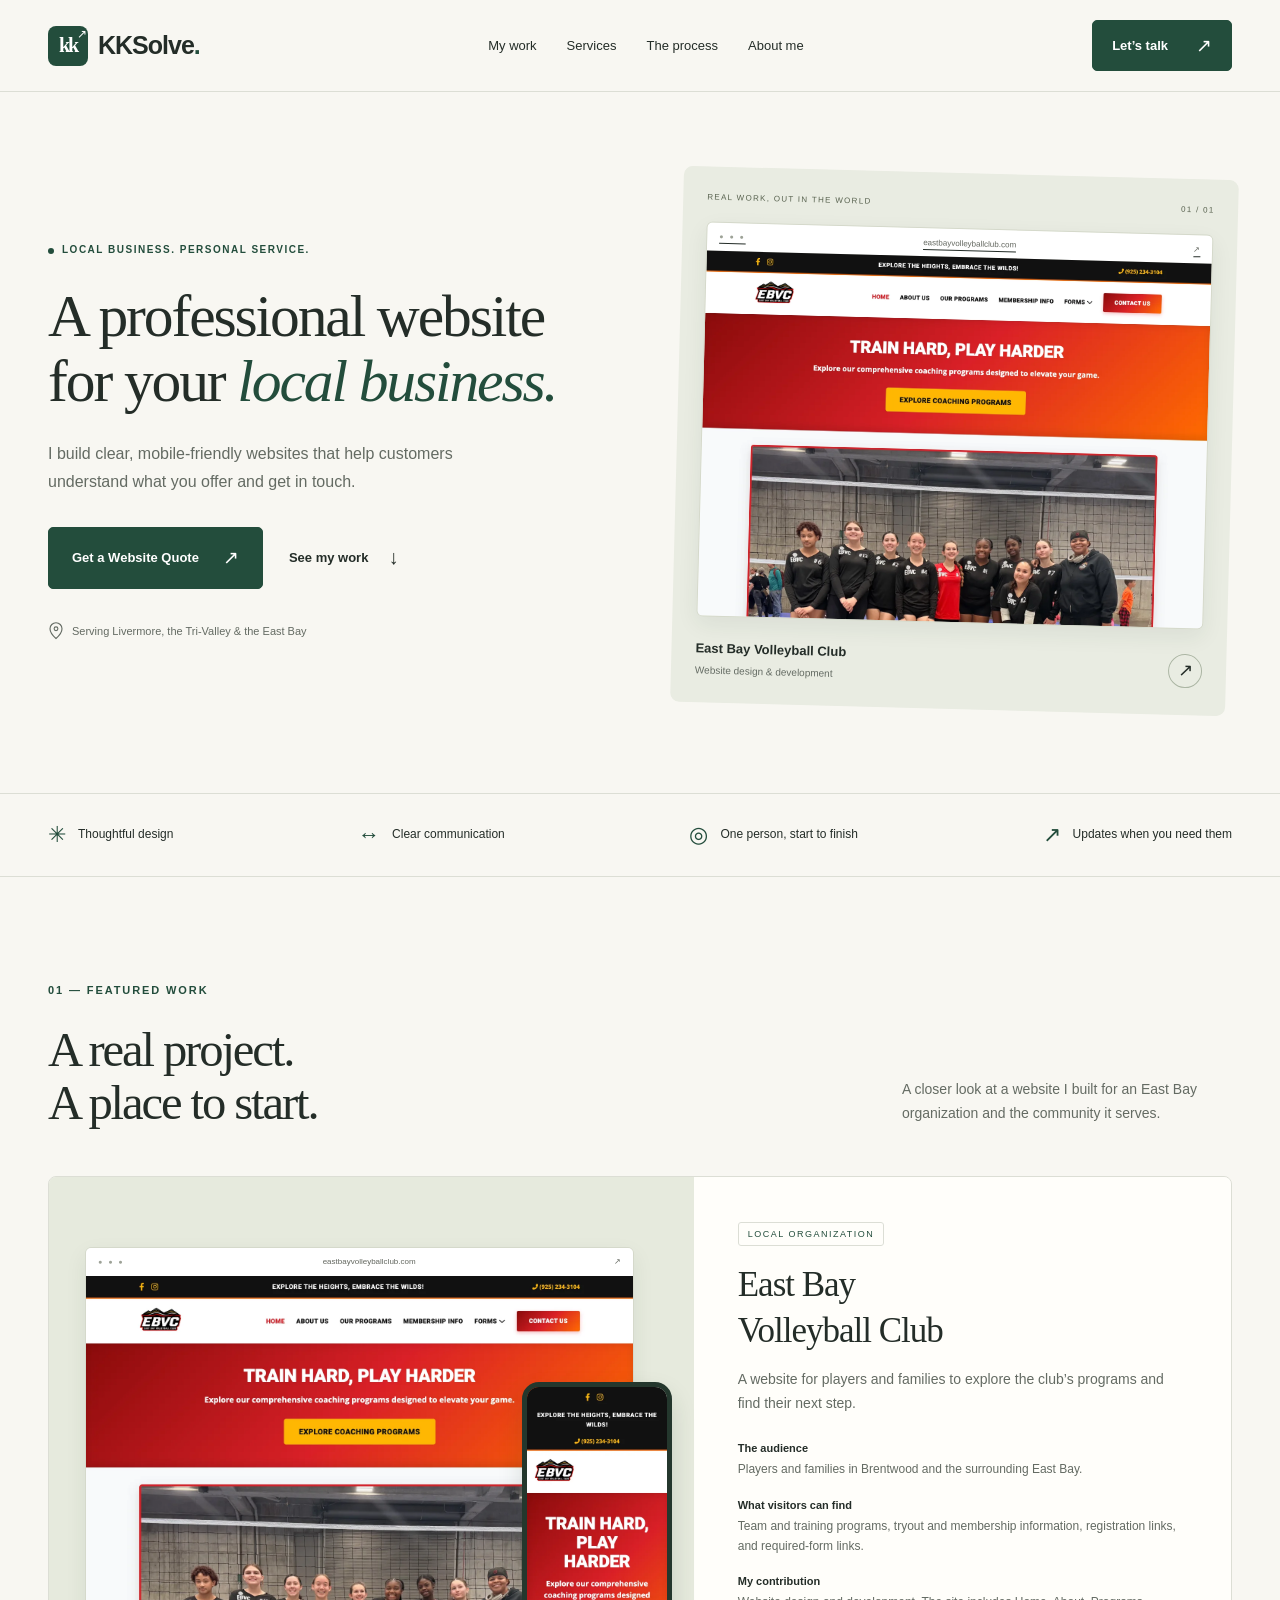
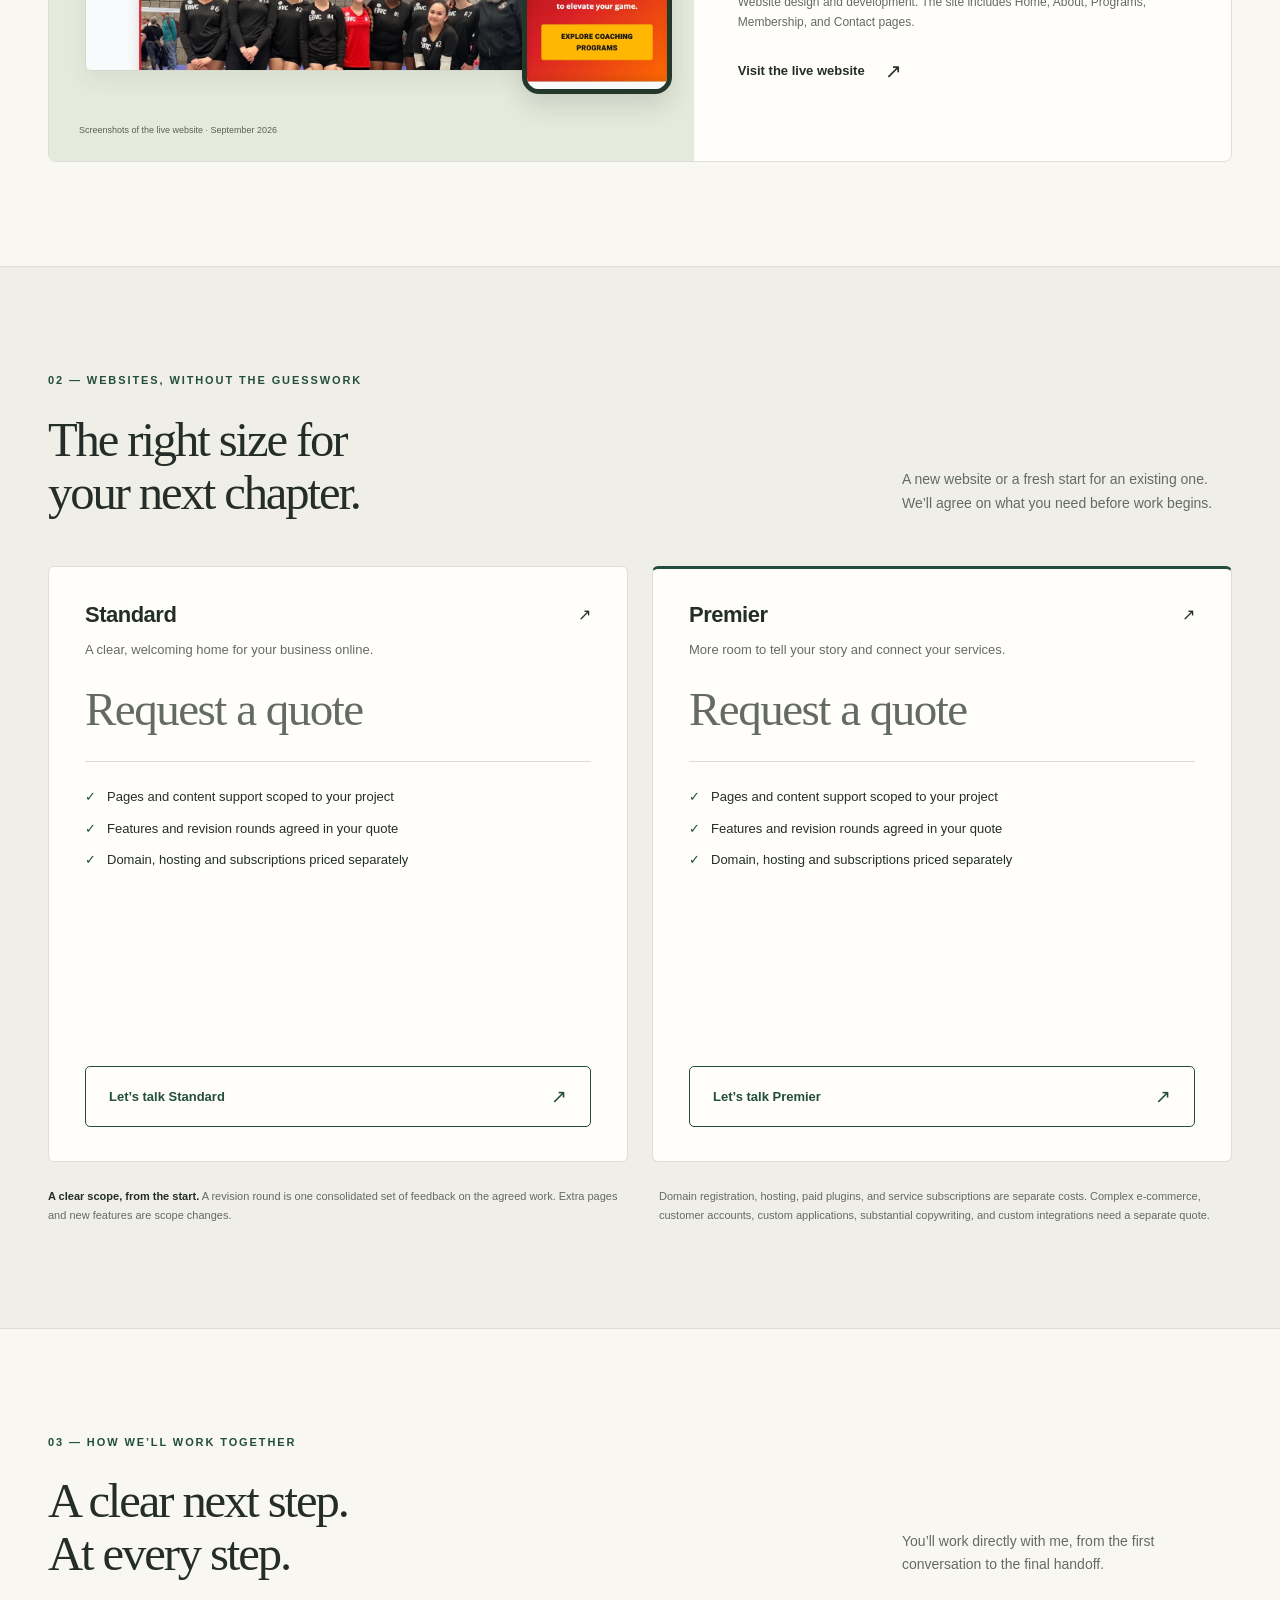
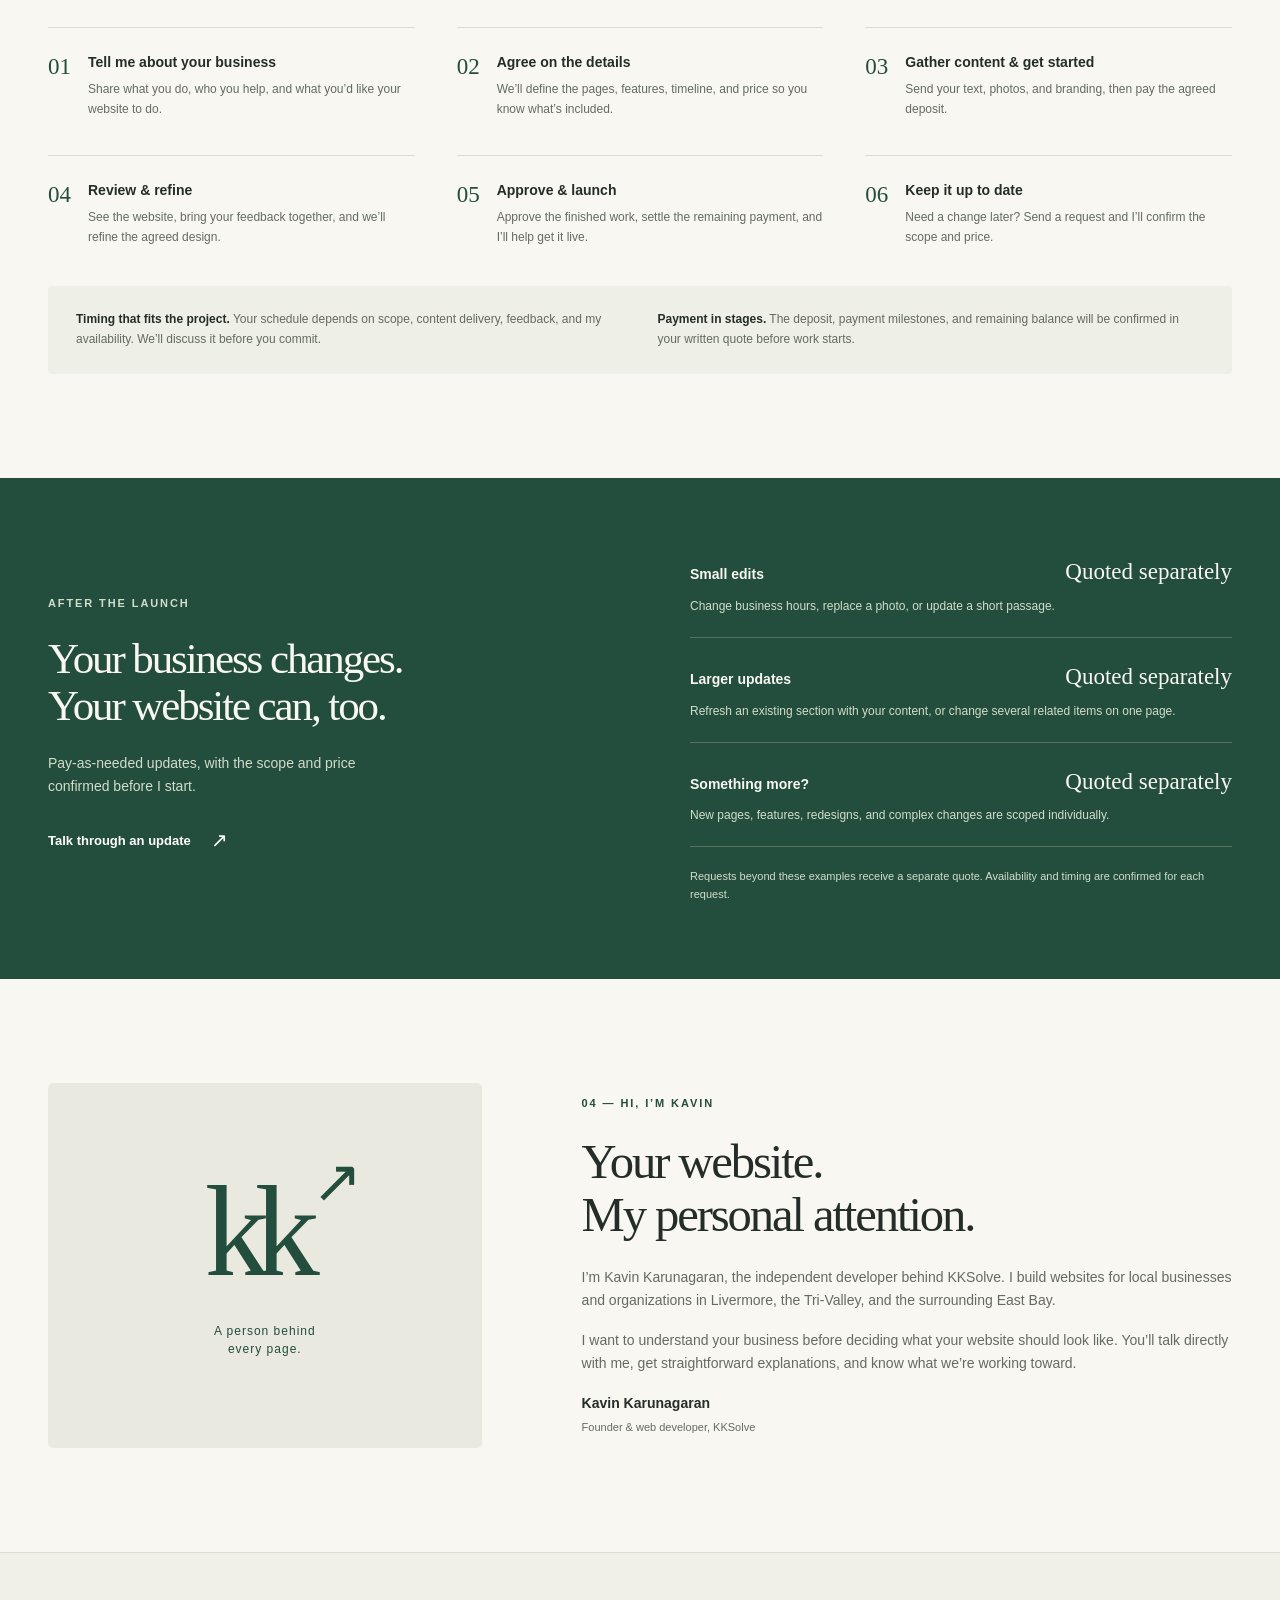
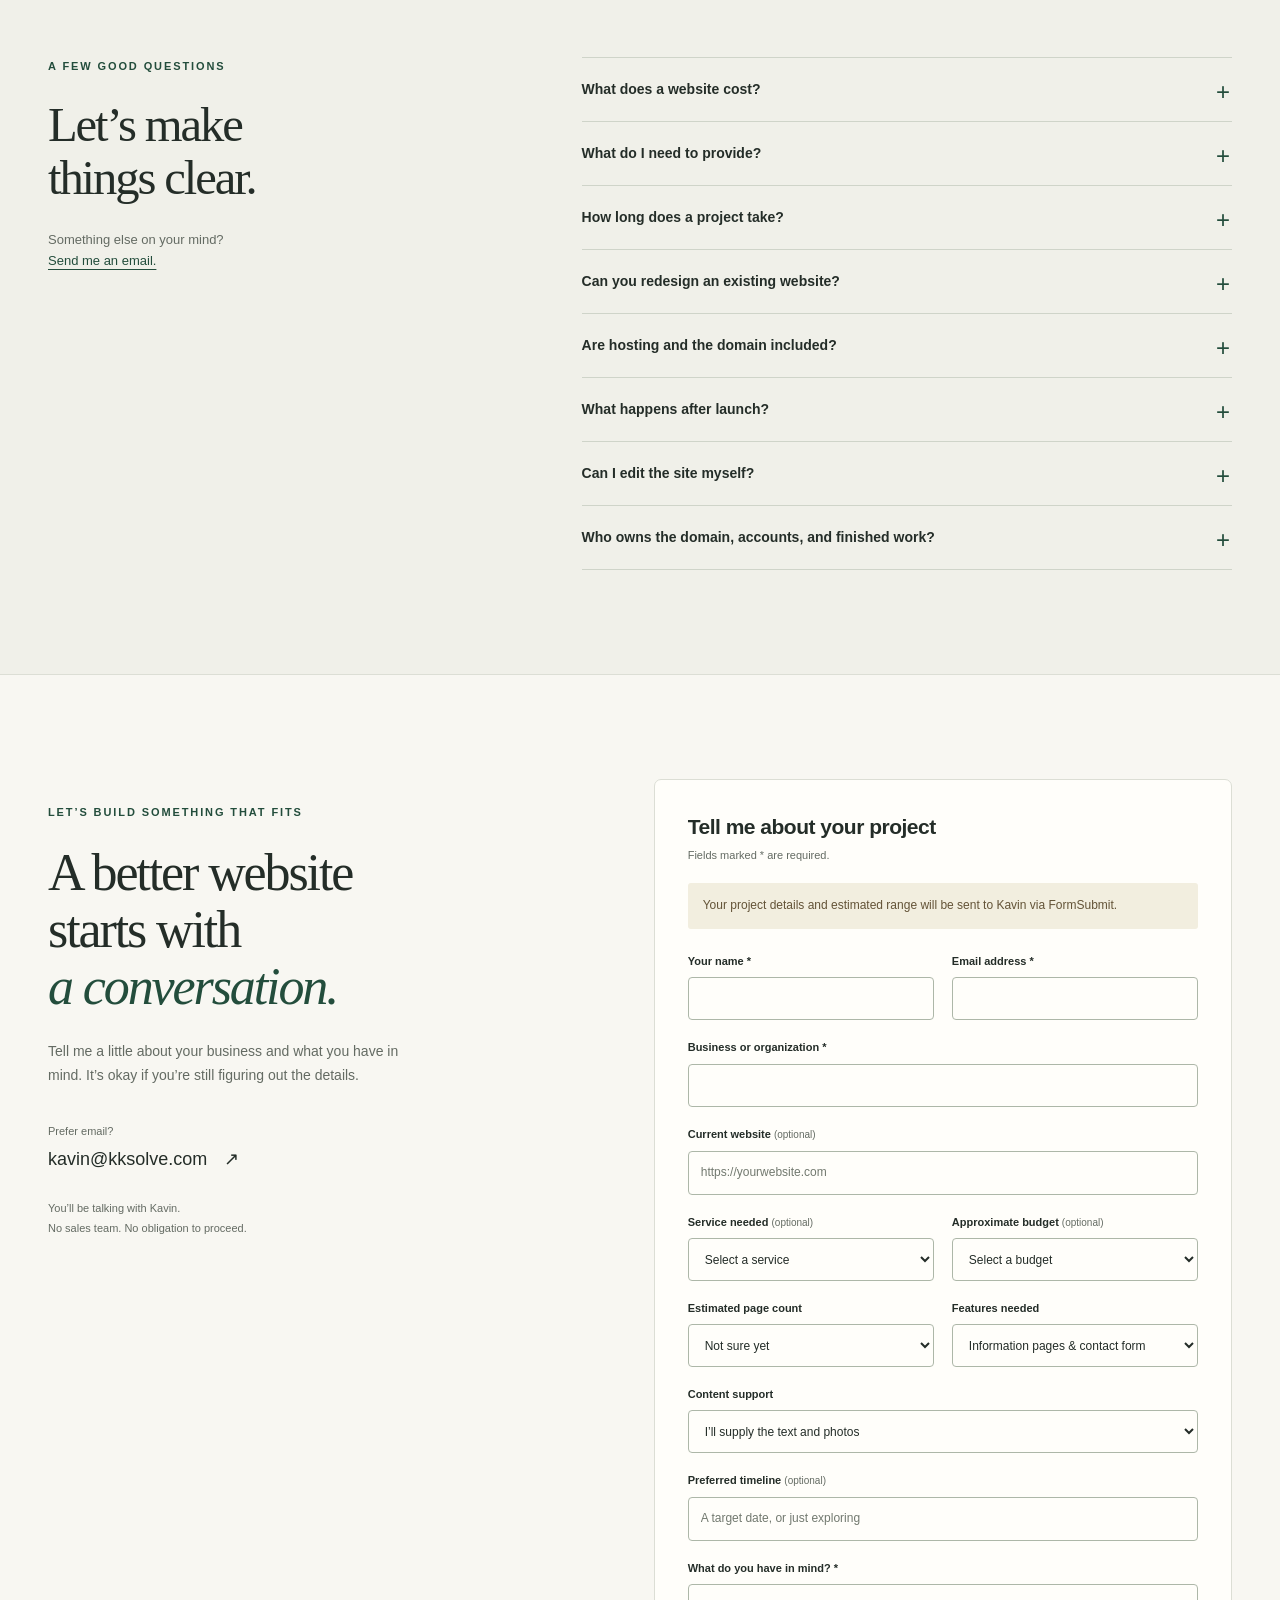
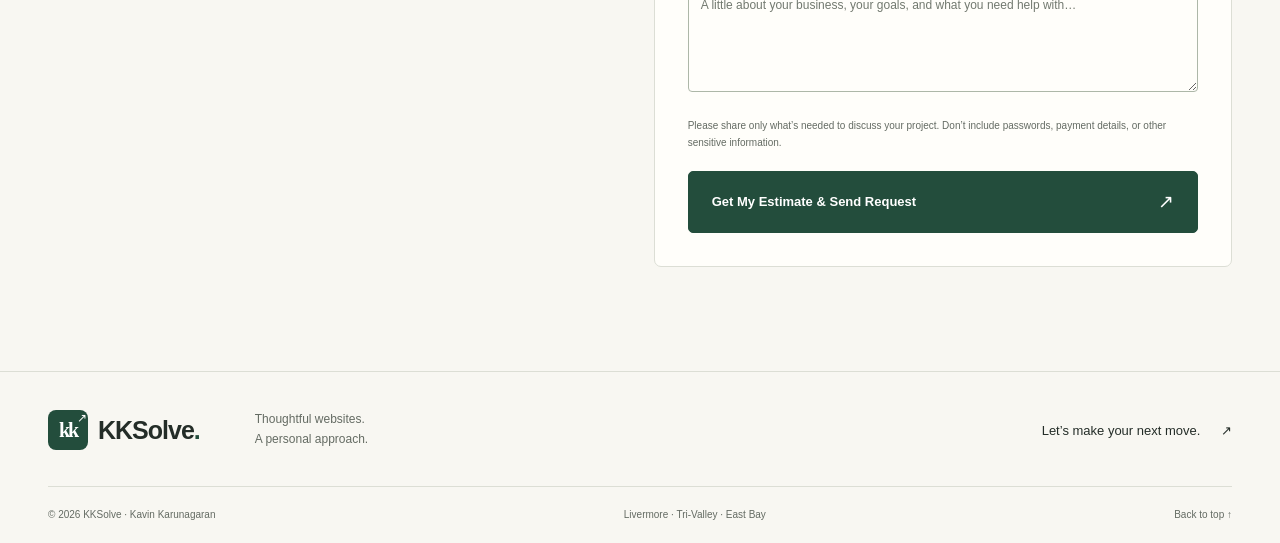
==== index.html @ 8672b5bd "commit" ====
<!DOCTYPE html>
<html lang="en">
<head>
  <meta charset="utf-8">
  <meta name="viewport" content="width=device-width, initial-scale=1">
  <title>KKSolve | Websites for Local Businesses in Livermore & the East Bay</title>
  <meta name="description" content="Thoughtful, mobile-friendly websites for local businesses and organizations. Work directly with Kavin at KKSolve, serving Livermore, the Tri-Valley and East Bay.">
  <meta name="robots" content="index, follow">
  <meta name="theme-color" content="#234d3c">
  <link rel="canonical" href="https://kksolve.com/">
  <meta property="og:type" content="website">
  <meta property="og:site_name" content="KKSolve">
  <meta property="og:title" content="A professional website for your local business. | KKSolve">
  <meta property="og:description" content="Thoughtful design. Clear communication. Work directly with Kavin to build a website that makes your business easy to understand.">
  <meta property="og:url" content="https://kksolve.com/">
  <meta property="og:image" content="https://kksolve.com/assets/social.png">
  <meta property="og:image:width" content="1200">
  <meta property="og:image:height" content="630">
  <meta property="og:image:alt" content="KKSolve — thoughtful websites for local businesses">
  <meta name="twitter:card" content="summary_large_image">
  <link rel="icon" href="assets/favicon.svg" type="image/svg+xml">
  <link rel="stylesheet" href="style.css">
  <script type="application/ld+json">{"@context":"https://schema.org","@type":"ProfessionalService","name":"KKSolve","url":"https://kksolve.com/","email":"kavin@kksolve.com","founder":{"@type":"Person","name":"Kavin Karunagaran"},"areaServed":["Livermore","Tri-Valley","East Bay"],"description":"Independent website design and development for local businesses and organizations."}</script>
  <script src="runtime-config.js" defer></script>
  <script src="script.js" defer></script>
</head>
<body>
  <a class="skip-link" href="#main">Skip to content</a>

  <header class="site-header">
    <div class="container header-inner">
      <a class="brand" href="#home" aria-label="KKSolve home"><span class="brand-mark" aria-hidden="true">kk<span>↗</span></span><span>KKSolve<span class="brand-dot">.</span></span></a>
      <nav aria-label="Main navigation"><a href="#work">My work</a><a href="#services">Services</a><a href="#process">The process</a><a href="#about">About me</a></nav>
      <a class="button button-small" href="#contact" data-event="quote_click">Let’s talk <span aria-hidden="true">↗</span></a>
    </div>
  </header>
  <main id="main">
    <section id="home" class="hero container">
      <div class="hero-copy">
        <p class="eyebrow"><span class="little-dot" aria-hidden="true"></span> LOCAL BUSINESS. PERSONAL SERVICE.</p>
        <h1>A professional website for your <em>local business.</em></h1>
        <p class="hero-description">I build clear, mobile-friendly websites that help customers understand what you offer and get in touch.</p>
        <div class="hero-actions"><a class="button" href="#contact" data-event="quote_click">Get a Website Quote <span aria-hidden="true">↗</span></a><a class="text-link" href="#work">See my work <span aria-hidden="true">↓</span></a></div>
        <p class="local-note"><svg width="16" height="18" viewBox="0 0 20 24" fill="none" aria-hidden="true"><path d="M18 9c0 6-8 13-8 13S2 15 2 9a8 8 0 1 1 16 0Z" stroke="currentColor" stroke-width="1.5"/><circle cx="10" cy="9" r="2.5" stroke="currentColor" stroke-width="1.5"/></svg> Serving Livermore, the Tri-Valley & the East Bay</p>
      </div>
      <div class="hero-project">
        <div class="project-overline"><span>REAL WORK, OUT IN THE WORLD</span><span aria-hidden="true">01 / 01</span></div>
        <a class="browser-frame" href="#work" aria-label="Explore the East Bay Volleyball Club project"><div class="browser-bar" aria-hidden="true"><span class="browser-dots">● ● ●</span><span>eastbayvolleyballclub.com</span><span>↗</span></div><img src="assets/east-bay-desktop.webp" width="1440" height="1040" alt="Actual East Bay Volleyball Club homepage, showing its club navigation and volleyball team photograph" fetchpriority="high"></a>
        <div class="hero-project-caption"><div><strong>East Bay Volleyball Club</strong><span>Website design & development</span></div><a class="circle-link" href="#work" aria-label="Read the East Bay Volleyball Club case study">↗</a></div>
      </div>
    </section>
    <div class="principles"><div class="container"><span><i aria-hidden="true">✳</i> Thoughtful design</span><span><i aria-hidden="true">↔</i> Clear communication</span><span><i aria-hidden="true">◎</i> One person, start to finish</span><span><i aria-hidden="true">↗</i> Updates when you need them</span></div></div>
    <section id="work" class="section container">
      <div class="section-heading"><div><p class="eyebrow">01 — FEATURED WORK</p><h2>A real project.<br>A place to start.</h2></div><p>A closer look at a website I built for an East Bay organization and the community it serves.</p></div>
      <div class="case-study">
        <div class="case-visual"><div class="desktop-shot"><div class="browser-bar" aria-hidden="true"><span class="browser-dots">● ● ●</span><span>eastbayvolleyballclub.com</span><span>↗</span></div><img src="assets/east-bay-desktop.webp" width="1440" height="1040" loading="lazy" alt="Desktop view of the delivered East Bay Volleyball Club website"></div><div class="phone-shot"><img src="assets/east-bay-mobile.webp" width="390" height="844" loading="lazy" alt="The same club homepage displayed on a phone"></div><span class="image-note">Screenshots of the live website · September 2026</span></div>
        <div class="case-copy"><span class="tag">LOCAL ORGANIZATION</span><h3>East Bay<br>Volleyball Club</h3><p>A website for players and families to explore the club’s programs and find their next step.</p><dl><div><dt>The audience</dt><dd>Players and families in Brentwood and the surrounding East Bay.</dd></div><div><dt>What visitors can find</dt><dd>Team and training programs, tryout and membership information, registration links, and required-form links.</dd></div><div><dt>My contribution</dt><dd>Website design and development. The site includes Home, About, Programs, Membership, and Contact pages.</dd></div></dl><a class="text-link" href="https://eastbayvolleyballclub.com/" target="_blank" rel="noopener noreferrer" data-event="project_click">Visit the live website <span aria-hidden="true">↗</span><span class="sr-only"> (opens in a new tab)</span></a></div>
      </div>
    </section>
    <section id="services" class="section services-section"><div class="container">
      <div class="section-heading"><div><p class="eyebrow">02 — WEBSITES, WITHOUT THE GUESSWORK</p><h2>The right size for<br>your next chapter.</h2></div><p>A new website or a fresh start for an existing one. We’ll agree on what you need before work begins.</p></div>
      <div class="package-grid"><article class="package"><div class="package-top"><h3>Standard</h3><span aria-hidden="true">↗</span></div><p class="package-description">A clear, welcoming home for your business online.</p><p class="price">Request a quote</p><ul><li>Pages and content support scoped to your project</li><li>Features and revision rounds agreed in your quote</li><li>Domain, hosting and subscriptions priced separately</li></ul><a class="button button-outline" href="#contact" data-event="quote_click">Let’s talk Standard<span aria-hidden="true">↗</span></a></article><article class="package"><div class="package-top"><h3>Premier</h3><span aria-hidden="true">↗</span></div><p class="package-description">More room to tell your story and connect your services.</p><p class="price">Request a quote</p><ul><li>Pages and content support scoped to your project</li><li>Features and revision rounds agreed in your quote</li><li>Domain, hosting and subscriptions priced separately</li></ul><a class="button button-outline" href="#contact" data-event="quote_click">Let’s talk Premier<span aria-hidden="true">↗</span></a></article></div>
      <div class="scope-notes"><p><strong>A clear scope, from the start.</strong> A revision round is one consolidated set of feedback on the agreed work. Extra pages and new features are scope changes.</p><p>Domain registration, hosting, paid plugins, and service subscriptions are separate costs. Complex e-commerce, customer accounts, custom applications, substantial copywriting, and custom integrations need a separate quote.</p></div>
    </div></section>
    <section id="process" class="section container">
      <div class="section-heading"><div><p class="eyebrow">03 — HOW WE’LL WORK TOGETHER</p><h2>A clear next step.<br>At every step.</h2></div><p>You’ll work directly with me, from the first conversation to the final handoff.</p></div>
      <ol class="process-list"><li><span>01</span><div><h3>Tell me about your business</h3><p>Share what you do, who you help, and what you’d like your website to do.</p></div></li><li><span>02</span><div><h3>Agree on the details</h3><p>We’ll define the pages, features, timeline, and price so you know what’s included.</p></div></li><li><span>03</span><div><h3>Gather content & get started</h3><p>Send your text, photos, and branding, then pay the agreed deposit.</p></div></li><li><span>04</span><div><h3>Review & refine</h3><p>See the website, bring your feedback together, and we’ll refine the agreed design.</p></div></li><li><span>05</span><div><h3>Approve & launch</h3><p>Approve the finished work, settle the remaining payment, and I’ll help get it live.</p></div></li><li><span>06</span><div><h3>Keep it up to date</h3><p>Need a change later? Send a request and I’ll confirm the scope and price.</p></div></li></ol>
      <div class="process-details"><p><strong>Timing that fits the project.</strong> Your schedule depends on scope, content delivery, feedback, and my availability. We’ll discuss it before you commit.</p><p><strong>Payment in stages.</strong> The deposit, payment milestones, and remaining balance will be confirmed in your written quote before work starts.</p></div>
    </section>
    <section id="support" class="support-section"><div class="container support-layout"><div><p class="eyebrow">AFTER THE LAUNCH</p><h2>Your business changes.<br>Your website can, too.</h2><p>Pay-as-needed updates, with the scope and price confirmed before I start.</p><a class="text-link" href="#contact" data-event="quote_click">Talk through an update <span aria-hidden="true">↗</span></a></div><div><div class="update-row"><div class="update-title"><h3>Small edits</h3><span class="update-price">Quoted separately</span></div><p>Change business hours, replace a photo, or update a short passage.</p></div><div class="update-row"><div class="update-title"><h3>Larger updates</h3><span class="update-price">Quoted separately</span></div><p>Refresh an existing section with your content, or change several related items on one page.</p></div><div class="update-row"><div class="update-title"><h3>Something more?</h3><span class="update-price">Quoted separately</span></div><p>New pages, features, redesigns, and complex changes are scoped individually.</p></div><p class="support-note">Requests beyond these examples receive a separate quote. Availability and timing are confirmed for each request.</p></div></div></section>
    <section id="about" class="section container about-section"><div class="about-monogram" aria-hidden="true"><span>kk<span class="monogram-arrow">↗</span></span><p>A person behind<br>every page.</p></div><div><p class="eyebrow">04 — HI, I’M KAVIN</p><h2>Your website.<br>My personal attention.</h2><p>I’m Kavin Karunagaran, the independent developer behind KKSolve. I build websites for local businesses and organizations in Livermore, the Tri-Valley, and the surrounding East Bay.</p><p>I want to understand your business before deciding what your website should look like. You’ll talk directly with me, get straightforward explanations, and know what we’re working toward.</p><p class="signature">Kavin Karunagaran <span>Founder & web developer, KKSolve</span></p></div></section>
    <section id="faq" class="section faq-section"><div class="container faq-layout"><div><p class="eyebrow">A FEW GOOD QUESTIONS</p><h2>Let’s make<br>things clear.</h2><p>Something else on your mind?<br><a href="mailto:kavin@kksolve.com">Send me an email.</a></p></div><div class="faq-list">
      <details><summary>What does a website cost?</summary><div><p>Request a quote for Standard or Premier. The price depends on the pages, content support, features, and revisions we agree on.</p><p>Third-party costs such as your domain, hosting, paid plugins, and subscriptions are separate. You’ll receive a scope and quote before work starts.</p></div></details>
      <details><summary>What do I need to provide?</summary><div><p>Your business details, services, contact information, logo if you have one, and any text or photos you want to use. Please only supply materials you have permission to use. We’ll identify any gaps together before starting.</p></div></details>
      <details><summary>How long does a project take?</summary><div><p>It depends on the number of pages, features, how ready your content is, and how quickly feedback arrives. I’ll confirm my availability and discuss a realistic timeline with you when we agree on the scope.</p></div></details>
      <details><summary>Can you redesign an existing website?</summary><div><p>Yes. Send your current website and explain what’s no longer working for you. I’ll review the pages, platform, and access needed before proposing a refresh or rebuild.</p></div></details>
      <details><summary>Are hosting and the domain included?</summary><div><p>No. Domain registration, hosting, paid plugins, and other subscription fees are separate from development. We’ll discuss suitable options and ongoing responsibilities before launch.</p></div></details>
      <details><summary>What happens after launch?</summary><div><p>You can request updates as needed. I’ll confirm the scope, price, and availability before starting. New pages, features, redesigns, and complex changes receive a separate quote.</p><p>A defect is a problem with the delivered, agreed functionality; new content or features are new work. Any defect correction period will be confirmed in your written agreement before work starts.</p></div></details>
      <details><summary>Can I edit the site myself?</summary><div><p>It depends on the platform we choose. A custom static website does not include a built-in content editor. If you need to make your own changes, tell me upfront so we can scope a suitable editing setup and any associated costs.</p></div></details>
      <details><summary>Who owns the domain, accounts, and finished work?</summary><div><p>My proposed approach is for you to hold the domain and hosting accounts where practical, with developer access for me as needed. Ownership and transfer of custom deliverables after payment, plus any third-party licenses, must be confirmed in our written agreement before work starts.</p></div></details>
    </div></div></section>
    <section id="contact" class="section container contact-section"><div class="contact-copy"><p class="eyebrow">LET’S BUILD SOMETHING THAT FITS</p><h2>A better website<br>starts with<br><em>a conversation.</em></h2><p>Tell me a little about your business and what you have in mind. It’s okay if you’re still figuring out the details.</p><div class="email-contact"><span>Prefer email?</span><a href="mailto:kavin@kksolve.com">kavin@kksolve.com <span aria-hidden="true">↗</span></a></div><p class="contact-note">You’ll be talking with Kavin.<br>No sales team. No obligation to proceed.</p></div>
      <form id="inquiry-form" class="inquiry-form" aria-describedby="delivery-notice" method="post" action="https://formsubmit.co/ajax/kavin@kksolve.com">
        <h3>Tell me about your project</h3><p class="form-intro">Fields marked * are required.</p>
        <div id="delivery-notice" class="delivery-notice">Your project details and estimated range will be sent to Kavin via FormSubmit.</div>
        <noscript><p class="delivery-notice">JavaScript is needed for this form. Please email <a href="mailto:kavin@kksolve.com">kavin@kksolve.com</a> instead.</p></noscript>
        <div class="form-row"><div class="field"><label for="name">Your name *</label><input id="name" name="name" autocomplete="name" required maxlength="100"></div><div class="field"><label for="email">Email address *</label><input id="email" name="email" type="email" autocomplete="email" required maxlength="254"></div></div>
        <div class="field"><label for="business">Business or organization *</label><input id="business" name="business" autocomplete="organization" required maxlength="160"></div>
        <div class="field"><label for="website">Current website <span>(optional)</span></label><input id="website" name="website" type="url" placeholder="https://yourwebsite.com" autocomplete="url" maxlength="500"></div>
        <div class="form-row"><div class="field"><label for="service">Service needed <span>(optional)</span></label><select id="service" name="service"><option value="">Select a service</option><option>A new website</option><option>Redesign my website</option><option>Updates to my website</option><option>Not sure yet</option></select></div><div class="field"><label for="budget">Approximate budget <span>(optional)</span></label><select id="budget" name="budget"><option value="">Select a budget</option><option>Not sure yet</option><option>Under $600</option><option>$600–$1,199</option><option>$1,200–$2,499</option><option>$2,500+</option></select></div></div>
        <div class="form-row"><div class="field"><label for="pages">Estimated page count</label><select id="pages" name="pages"><option value="unknown">Not sure yet</option><option value="1-4">1–4 pages</option><option value="5-8">5–8 pages</option><option value="9-12">9–12 pages</option><option value="13+">13+ pages</option></select></div><div class="field"><label for="features">Features needed</label><select id="features" name="features"><option value="basic">Information pages &amp; contact form</option><option value="booking">Booking or registration embed</option><option value="custom">Online store, accounts or custom features</option></select></div></div>
        <div class="field"><label for="content">Content support</label><select id="content" name="content"><option value="ready">I’ll supply the text and photos</option><option value="editing">I need help organizing and editing</option><option value="writing">I need new copy written</option></select></div>
        <div class="field" id="update-scope-field" hidden><label for="update-scope">Update size</label><select id="update-scope" name="update_scope"><option value="small">Small edit (hours, photo or short text)</option><option value="section">Refresh an existing section</option><option value="custom">New pages, features or substantial changes</option></select></div>
        <div class="field"><label for="timeline">Preferred timeline <span>(optional)</span></label><input id="timeline" name="timeline" placeholder="A target date, or just exploring" maxlength="200"></div>
        <div class="field"><label for="description">What do you have in mind? *</label><textarea id="description" name="description" rows="4" required minlength="10" maxlength="5000" placeholder="A little about your business, your goals, and what you need help with…"></textarea></div>
        <div class="honeypot" aria-hidden="true"><label for="company-url">Leave this field empty</label><input id="company-url" name="_gotcha" tabindex="-1" autocomplete="off"></div>
        <p class="form-privacy">Please share only what’s needed to discuss your project. Don’t include passwords, payment details, or other sensitive information.</p>
        <section id="quote-result" class="quote-result" aria-live="polite" hidden><h3>Your estimated range</h3><p id="quote-range" class="quote-range"></p><p id="quote-basis"></p><p>Planning estimate in USD, subject to reviewing your brief. Domain, hosting and third-party subscriptions are extra. Final scope, price and availability are confirmed before work begins.</p></section>
        <button class="button submit-button" type="submit" disabled>Get My Estimate &amp; Send Request <span aria-hidden="true">↗</span></button>
        <p id="form-status" role="status" aria-live="polite" tabindex="-1"></p>
      </form>
    </section>
  </main>
  <footer class="site-footer"><div class="container footer-main"><a class="brand" href="#home"><span class="brand-mark" aria-hidden="true">kk<span>↗</span></span><span>KKSolve<span class="brand-dot">.</span></span></a><p>Thoughtful websites.<br>A personal approach.</p><a href="mailto:kavin@kksolve.com">Let’s make your next move. <span aria-hidden="true">↗</span></a></div><div class="container footer-bottom"><span>© 2026 KKSolve · Kavin Karunagaran</span><span>Livermore · Tri-Valley · East Bay</span><a href="#home">Back to top ↑</a></div></footer>
</body>
</html>
---- style.css ----
:root {
  --paper:#f8f7f2;
  --white:#fffefa;
  --ink:#242d28;
  --muted:#646b63;
  --green:#234d3c;
  --green-dark:#193b2d;
  --sage:#e8eee4;
  --line:#dcded5;
  --serif:Georgia,'Times New Roman',serif;
  --sans:-apple-system,BlinkMacSystemFont,'Segoe UI',Arial,sans-serif}
* {
  box-sizing:border-box}
html {
  scroll-behavior:smooth;
  scroll-padding-top:115px}
body {
  margin:0;
  background:var(--paper);
  color:var(--ink);
  font:16px/1.65 var(--sans);
  -webkit-font-smoothing:antialiased}
a {
  color:inherit;
  text-underline-offset:4px}
button,input,select,textarea {
  font:inherit}
a,button,input,select,textarea,summary {
  -webkit-tap-highlight-color:transparent}
a:focus-visible,button:focus-visible,summary:focus-visible,input:focus-visible,select:focus-visible,textarea:focus-visible,[tabindex]:focus-visible {
  outline:3px solid #967027;
  outline-offset:5px}
img {
  display:block;
  max-width:100%;
  height:auto}
h1,h2,h3,p {
  margin:0}
h1,h2 {
  font-family:var(--serif);
  font-weight:400;
  letter-spacing:-2.1px;
  line-height:1.09}
h1 {
  font-size:clamp(48px,4.65vw,70px)}
h2 {
  font-size:clamp(38px,3.8vw,54px)}
h3 {
  line-height:1.3}
em {
  color:var(--green);
  font-weight:400}
p {
  color:var(--muted)}
.container {
  width:min(1200px,calc(100% - 96px));
  margin-inline:auto}
.section {
  padding-block:104px}
.eyebrow {
  font-size:11px;
  font-weight:650;
  letter-spacing:1.9px;
  color:var(--green);
  margin-bottom:24px}
.review-banner {
  background:#e9dfc4;
  color:#514224;
  text-align:center;
  font-size:12px;
  padding:8px 20px;
  line-height:1.5}
.review-banner a {
  font-weight:700;
  margin-left:5px}
.site-header {
  position:sticky;
  top:0;
  z-index:20;
  background:rgba(248,247,242,.97);
  border-bottom:1px solid var(--line)}
.header-inner {
  display:flex;
  align-items:center;
  justify-content:space-between;
  height:91px;
  gap:24px}
.brand {
  display:inline-flex;
  align-items:center;
  gap:10px;
  font-size:25px;
  letter-spacing:-1px;
  font-weight:700;
  text-decoration:none}
.brand-mark {
  background:var(--green);
  color:white;
  position:relative;
  font-size:20px;
  width:40px;
  height:40px;
  display:flex;
  align-items:center;
  justify-content:center;
  border-radius:8px;
  letter-spacing:-2px;
  font-family:var(--serif)}
.brand-mark>span {
  position:absolute;
  font:12px var(--sans);
  right:3px;
  top:1px}
.brand-dot {
  color:var(--green)}
nav {
  display:flex;
  gap:30px}
nav a {
  text-decoration:none;
  font-size:13px;
  font-weight:500}
nav a:hover,.text-link:hover {
  color:var(--green);
  text-decoration:underline}
.button {
  display:inline-flex;
  align-items:center;
  justify-content:center;
  gap:24px;
  min-height:52px;
  padding:14px 23px;
  border:1px solid var(--green);
  border-radius:5px;
  background:var(--green);
  color:white;
  font-weight:600;
  font-size:13px;
  text-decoration:none;
  cursor:pointer;
  transition:background .2s}
.button:hover {
  background:var(--green-dark)}
.button>span {
  font-size:19px;
  font-weight:400}
.button-small {
  min-height:42px;
  padding:9px 19px;
  gap:28px}
.button-outline {
  background:transparent;
  color:var(--green)}
.button-outline:hover {
  background:var(--sage)}
.text-link {
  font-size:13px;
  font-weight:600;
  text-decoration:none;
  display:inline-flex;
  align-items:center;
  gap:20px;
  min-height:44px}
.text-link>span:not(.sr-only) {
  font-size:20px;
  font-weight:400}
.hero {
  display:grid;
  grid-template-columns:1.02fr 1fr;
  gap:62px;
  align-items:center;
  padding-block:81px 84px}
.hero .eyebrow {
  display:flex;
  align-items:center;
  gap:8px;
  font-size:10px;
  letter-spacing:1.5px;
  margin-bottom:25px}
.little-dot {
  width:6px;
  height:6px;
  background:var(--green);
  border-radius:50%}
.hero h1 {
  max-width:610px}
.hero-description {
  font-size:16px;
  max-width:440px;
  margin-top:26px;
  line-height:1.8}
.hero-actions {
  display:flex;
  gap:26px;
  align-items:center;
  margin-top:30px}
.local-note {
  font-size:11px;
  display:flex;
  align-items:center;
  gap:8px;
  margin-top:33px}
.hero-project {
  padding:24px;
  background:#e9ece2;
  border-radius:9px;
  transform:rotate(1.5deg)}
.project-overline {
  display:flex;
  justify-content:space-between;
  gap:12px;
  font-size:8px;
  letter-spacing:1.3px;
  color:#58624f;
  margin-bottom:18px}
.browser-frame,.desktop-shot {
  display:block;
  overflow:hidden;
  border-radius:6px;
  box-shadow:0 8px 22px #23362812;
  border:1px solid #d5d9cb}
.browser-bar {
  background:#fff;
  height:28px;
  display:flex;
  align-items:center;
  justify-content:space-between;
  padding:0 12px;
  font-size:8px;
  color:#63675f;
  gap:10px}
.browser-dots {
  font-size:7px;
  letter-spacing:2px;
  color:#9da297}
.browser-frame img {
  width:100%}
.hero-project-caption {
  display:flex;
  justify-content:space-between;
  align-items:center;
  margin-top:21px;
  gap:10px}
.hero-project-caption strong {
  display:block;
  font-size:13px;
  font-weight:600}
.hero-project-caption div>span {
  display:block;
  font-size:10px;
  color:var(--muted);
  margin-top:3px}
.circle-link {
  display:flex;
  align-items:center;
  justify-content:center;
  border:1px solid #acb6a4;
  border-radius:50%;
  width:34px;
  height:34px;
  text-decoration:none;
  font-size:18px}
.circle-link:hover {
  background:var(--white)}
.principles {
  border-block:1px solid var(--line)}
.principles .container {
  display:flex;
  justify-content:space-between;
  gap:20px;
  padding-block:23px}
.principles span {
  display:flex;
  align-items:center;
  gap:12px;
  font-size:12px}
.principles i {
  font-style:normal;
  font-size:22px;
  color:var(--green)}
.section-heading {
  display:flex;
  justify-content:space-between;
  align-items:flex-end;
  gap:50px;
  margin-bottom:46px}
.section-heading>p {
  max-width:330px;
  font-size:14px;
  padding-bottom:5px}
.case-study {
  display:grid;
  grid-template-columns:1.2fr 1fr;
  border:1px solid var(--line);
  border-radius:8px;
  overflow:hidden}
.case-visual {
  background:#e6eadd;
  position:relative;
  padding:70px 48px 90px;
  display:flex;
  align-items:center}
.desktop-shot {
  width:100%;
  transform:translateX(-12px)}
.phone-shot {
  position:absolute;
  width:24%;
  max-width:150px;
  right:22px;
  bottom:67px;
  border:5px solid #24372d;
  border-radius:17px;
  overflow:hidden;
  box-shadow:0 12px 24px #20342826}
.image-note {
  position:absolute;
  bottom:24px;
  left:30px;
  font-size:9px;
  color:#58634e}
.case-copy {
  padding:42px 44px;
  background:var(--white)}
.tag {
  font-size:9px;
  letter-spacing:1.5px;
  color:var(--green);
  display:inline-block;
  border:1px solid var(--line);
  border-radius:3px;
  padding:4px 9px;
  margin-bottom:16px}
.case-copy h3 {
  font-family:var(--serif);
  font-size:35px;
  font-weight:400;
  letter-spacing:-1px}
.case-copy>p {
  font-size:14px;
  margin-top:15px}
.case-copy dl {
  margin:24px 0 15px}
.case-copy dl>div {
  margin-bottom:16px}
.case-copy dt {
  font-size:11px;
  font-weight:650;
  margin-bottom:3px}
.case-copy dd {
  margin:0;
  font-size:12px;
  color:var(--muted)}
.services-section {
  background:#efefe7;
  border-block:1px solid var(--line)}
.package-grid {
  display:grid;
  grid-template-columns:1fr 1fr;
  gap:24px}
.package {
  padding:34px 36px;
  background:var(--white);
  border:1px solid var(--line);
  border-radius:6px}
.package:nth-child(2) {
  border-top:3px solid var(--green);
  padding-top:32px}
.package-top {
  display:flex;
  justify-content:space-between;
  gap:20px;
  align-items:center}
.package h3 {
  font-size:22px;
  font-weight:600;
  letter-spacing:-.5px}
.package .package-description {
  font-size:13px;
  margin:10px 0 20px}
.price {
  font-family:var(--serif);
  font-size:47px;
  line-height:1.2;
  letter-spacing:-1.5px}
.price-label {
  font-size:11px;
  color:var(--muted);
  font-family:var(--sans);
  letter-spacing:0;
  margin-right:6px}
.package ul {
  list-style:none;
  margin:24px 0 28px;
  padding:24px 0 0;
  border-top:1px solid var(--line);
  min-height:277px}
.package li {
  position:relative;
  padding-left:22px;
  margin-bottom:10px;
  font-size:13px}
.package li:before {
  content:'✓';
  color:var(--green);
  position:absolute;
  left:0}
.package .button {
  width:100%;
  justify-content:space-between}
.draft-label {
  font-size:10px;
  line-height:1.5;
  color:#66532a;
  background:#f2ebda;
  padding:7px 10px;
  border-radius:3px;
  margin-bottom:20px}
.package-footnote {
  font-size:11px;
  margin-top:16px}
.scope-notes {
  display:grid;
  grid-template-columns:1fr 1fr;
  gap:38px;
  margin-top:25px}
.scope-notes p {
  font-size:11px}
.scope-notes strong {
  color:var(--ink)}
.process-list {
  list-style:none;
  padding:0;
  margin:0;
  display:grid;
  grid-template-columns:1fr 1fr 1fr;
  gap:35px 42px}
.process-list li {
  display:flex;
  gap:17px;
  padding-top:25px;
  border-top:1px solid var(--line)}
.process-list li>span {
  color:var(--green);
  font-family:var(--serif);
  font-size:23px;
  line-height:1.2}
.process-list h3 {
  font-size:14px;
  font-weight:600;
  margin-bottom:9px}
.process-list p {
  font-size:12px}
.process-details {
  margin-top:39px;
  padding:24px 28px;
  background:#eeefe7;
  border-radius:4px;
  display:grid;
  grid-template-columns:1fr 1fr;
  gap:35px}
.process-details p {
  font-size:12px}
.process-details strong {
  color:var(--ink)}
.process-details .draft-label {
  display:inline-block;
  margin-bottom:8px}
.support-section {
  background:var(--green);
  color:var(--paper);
  padding-block:75px}
.support-layout {
  display:grid;
  grid-template-columns:1fr 1fr;
  gap:100px;
  align-items:center}
.support-section .eyebrow,.support-section p {
  color:#d2ddcb}
.support-section h2 {
  font-size:43px}
.support-section h2+p {
  font-size:14px;
  margin-top:22px;
  max-width:370px}
.support-section .text-link {
  margin-top:20px;
  color:white}
.update-row {
  border-bottom:1px solid #56725f;
  padding:20px 0}
.update-row:first-child {
  padding-top:0}
.update-title {
  display:flex;
  justify-content:space-between;
  gap:16px;
  align-items:baseline}
.update-title h3 {
  font-size:14px;
  font-weight:550}
.update-price {
  font-family:var(--serif);
  font-size:23px}
.update-row p {
  font-size:12px;
  margin-top:6px}
.support-note {
  font-size:11px;
  margin-top:20px}
.support-section .draft-label {
  background:#e4e9d7;
  color:#344a2d;
  display:inline-block}
.about-section {
  display:grid;
  grid-template-columns:.8fr 1.2fr;
  gap:100px;
  align-items:center}
.about-monogram {
  height:365px;
  background:#e9e9df;
  display:flex;
  align-items:center;
  justify-content:center;
  flex-direction:column;
  border-radius:5px}
.about-monogram>span {
  font:130px/.9 var(--serif);
  letter-spacing:-15px;
  color:var(--green);
  position:relative;
  padding-right:20px}
.monogram-arrow {
  font:60px var(--sans);
  position:absolute;
  right:-22px;
  top:-27px}
.about-monogram p {
  font-size:12px;
  line-height:1.5;
  letter-spacing:1px;
  text-align:center;
  margin-top:32px;
  color:var(--green)}
.about-section h2 {
  margin-bottom:24px}
.about-section h2~p {
  font-size:14px;
  margin-top:17px}
.signature {
  color:var(--ink);
  font-weight:600}
.signature span {
  display:block;
  font-size:11px;
  font-weight:400;
  color:var(--muted);
  margin-top:3px}
.faq-section {
  border-block:1px solid var(--line);
  background:#f0f0e9}
.faq-layout {
  display:grid;
  grid-template-columns:.8fr 1.2fr;
  gap:100px}
.faq-layout h2+p {
  font-size:13px;
  margin-top:24px}
.faq-layout a {
  color:var(--green)}
details {
  border-bottom:1px solid #cfd4c9}
details:first-child {
  border-top:1px solid #cfd4c9}
summary {
  padding:20px 32px 20px 0;
  cursor:pointer;
  position:relative;
  list-style:none;
  font-size:14px;
  font-weight:550}
summary::-webkit-details-marker {
  display:none}
summary:after {
  content:'+';
  position:absolute;
  right:2px;
  top:14px;
  font-size:24px;
  color:var(--green);
  font-weight:400}
details[open] summary:after {
  content:'−'}
details>div {
  padding:0 25px 20px 0}
details p {
  font-size:13px;
  margin-bottom:10px}
.contact-section {
  display:grid;
  grid-template-columns:1fr 1.1fr;
  gap:80px;
  align-items:start}
.contact-copy {
  padding-top:24px}
.contact-copy h2 {
  font-size:52px}
.contact-copy>p:not(.eyebrow) {
  font-size:14px;
  max-width:355px;
  margin-top:25px}
.email-contact {
  margin-top:35px}
.email-contact>span {
  display:block;
  font-size:11px;
  color:var(--muted);
  margin-bottom:5px}
.email-contact a {
  font-size:18px;
  text-decoration:none}
.email-contact a span {
  margin-left:12px}
.contact-copy .contact-note {
  font-size:11px!important;
  line-height:1.8}
.inquiry-form {
  background:var(--white);
  border:1px solid var(--line);
  border-radius:7px;
  padding:33px}
.inquiry-form h3 {
  font-size:21px;
  letter-spacing:-.5px;
  font-weight:550}
.form-intro {
  font-size:11px;
  margin-top:5px;
  margin-bottom:19px}
.delivery-notice {
  font-size:12px;
  padding:13px 15px;
  background:#f2eedf;
  border-radius:3px;
  margin-bottom:23px;
  color:#635337}
.delivery-notice a {
  font-weight:550}
.form-row {
  display:grid;
  grid-template-columns:1fr 1fr;
  gap:18px}
.field {
  margin-bottom:18px;
  min-width:0}
.field label {
  display:block;
  font-size:11px;
  font-weight:550;
  margin-bottom:7px}
.field label span {
  font-weight:400;
  color:var(--muted);
  font-size:10px}
input,select,textarea {
  width:100%;
  background:#fffefa;
  border:1px solid #adb7a8;
  border-radius:4px;
  padding:11px 12px;
  font-size:12px;
  color:var(--ink);
  min-height:43px}
textarea {
  resize:vertical;
  min-height:108px}
input::placeholder,textarea::placeholder {
  color:#72796f;
  opacity:1}
input[aria-invalid=true],textarea[aria-invalid=true] {
  border-color:#a63526}
.form-privacy {
  font-size:10px;
  margin:0 0 20px}
.submit-button {
  width:100%;
  justify-content:space-between}
.button:disabled {
  background:#63746b;
  border-color:#63746b;
  cursor:not-allowed}
.honeypot {
  position:absolute;
  width:1px;
  height:1px;
  overflow:hidden;
  clip-path:inset(50%)}
#form-status {
  font-size:12px;
  margin-top:13px}
#form-status:empty {
  display:none}
#form-status[data-state=error] {
  color:#973126}
#form-status[data-state=success] {
  color:var(--green)}
.site-footer {
  border-top:1px solid var(--line);
  padding-top:38px}
.footer-main {
  display:flex;
  align-items:center;
  justify-content:space-between;
  gap:25px;
  padding-bottom:35px}
.footer-main p {
  font-size:12px;
  margin-right:auto;
  margin-left:30px}
.footer-main>a:last-child {
  font-size:13px;
  text-decoration:none}
.footer-main>a:last-child span {
  margin-left:17px}
.footer-bottom {
  border-top:1px solid var(--line);
  display:flex;
  justify-content:space-between;
  gap:20px;
  padding-block:20px;
  font-size:10px;
  color:var(--muted)}
.footer-bottom a {
  text-decoration:none}
.sr-only,.skip-link:not(:focus) {
  position:absolute;
  width:1px;
  height:1px;
  padding:0;
  margin:-1px;
  overflow:hidden;
  clip:rect(0,0,0,0);
  white-space:nowrap;
  border:0}
.skip-link:focus {
  position:fixed;
  z-index:100;
  left:20px;
  top:15px;
  background:white;
  padding:12px 20px;
  color:var(--green)}
@media(min-width:1450px) {
  .hero {
  padding-block:100px}
}
@media(max-width:1050px) {
  .container {
  width:calc(100% - 64px)}
nav {
  gap:20px}
.hero {
  gap:35px;
  padding-block:65px}
h1 {
  font-size:53px}
.hero-actions {
  gap:19px}
.hero .button {
  padding-inline:17px;
  font-size:12px;
  gap:15px}
.hero-project {
  padding:17px}
.local-note {
  font-size:10px}
.case-copy {
  padding:30px}
.case-visual {
  padding:45px 27px 70px}
.case-copy h3 {
  font-size:31px}
.support-layout,.about-section,.faq-layout {
  gap:55px}
.contact-section {
  gap:45px}
.contact-copy h2 {
  font-size:43px}
.package {
  padding:28px}
.package:nth-child(2) {
  padding-top:26px}
.principles span {
  font-size:10px;
  gap:8px}
}
@media(max-width:760px) {
  html {
  scroll-padding-top:125px}
.container {
  width:calc(100% - 40px)}
.header-inner {
  height:auto;
  min-height:100px;
  flex-wrap:wrap;
  gap:0;
  padding-block:13px 10px}
.brand {
  font-size:22px}
.brand-mark {
  width:34px;
  height:34px;
  font-size:18px}
.header-inner nav {
  order:3;
  width:100%;
  justify-content:space-between;
  margin-top:12px;
  gap:12px}
nav a {
  font-size:11px;
  padding:4px 0}
.button-small {
  min-height:37px;
  padding:6px 12px;
  font-size:11px;
  gap:20px}
.hero {
  grid-template-columns:1fr;
  gap:42px;
  padding-block:48px 49px}
.hero h1 {
  font-size:clamp(44px,8.8vw,66px);
  max-width:570px;
  letter-spacing:-1.8px}
.hero-description {
  font-size:15px;
  max-width:490px;
  margin-top:22px}
.hero .eyebrow {
  font-size:9px;
  letter-spacing:1.35px;
  margin-bottom:23px}
.hero-actions {
  margin-top:25px;
  gap:25px}
.hero .button {
  padding-inline:18px;
  font-size:12px;
  gap:20px}
.local-note {
  margin-top:25px;
  font-size:10px}
.hero-project {
  transform:rotate(1deg);
  padding:20px;
  max-width:580px;
  margin-inline:4px}
.project-overline {
  font-size:8px;
  margin-bottom:15px}
.hero-project-caption strong {
  font-size:13px}
.principles .container {
  display:grid;
  grid-template-columns:1fr 1fr;
  gap:14px 12px;
  padding-block:21px}
.principles span {
  font-size:10px;
  gap:9px}
.section {
  padding-block:65px}
.eyebrow {
  font-size:9px;
  letter-spacing:1.6px;
  margin-bottom:18px}
h2 {
  font-size:40px;
  letter-spacing:-1.5px}
.section-heading {
  display:block;
  margin-bottom:30px}
.section-heading>p {
  margin-top:22px;
  max-width:430px;
  font-size:13px}
.case-study {
  grid-template-columns:1fr}
.case-visual {
  padding:45px 45px 74px;
  min-height:320px}
.phone-shot {
  right:30px;
  bottom:43px;
  width:22%}
.image-note {
  left:25px;
  bottom:18px;
  font-size:8px}
.case-copy {
  padding:30px}
.case-copy h3 {
  font-size:33px}
.case-copy h3 br {
  display:none}
.package-grid {
  grid-template-columns:1fr;
  gap:20px}
.package {
  padding:27px}
.package:nth-child(2) {
  padding-top:25px}
.package ul {
  min-height:0}
.scope-notes {
  grid-template-columns:1fr;
  gap:13px}
.process-list {
  grid-template-columns:1fr 1fr;
  gap:28px 23px}
.process-list li {
  gap:12px;
  padding-top:20px}
.process-list li>span {
  font-size:21px}
.process-list h3 {
  font-size:13px}
.process-list p {
  font-size:11px}
.process-details {
  grid-template-columns:1fr;
  gap:18px;
  padding:22px;
  margin-top:28px}
.support-section {
  padding-block:58px}
.support-layout {
  grid-template-columns:1fr;
  gap:35px}
.support-section h2 {
  font-size:36px}
.support-section .eyebrow {
  font-size:9px}
.about-section {
  grid-template-columns:1fr;
  gap:35px}
.about-monogram {
  height:230px;
  flex-direction:row;
  gap:55px}
.about-monogram>span {
  font-size:105px}
.monogram-arrow {
  font-size:48px;
  right:-13px;
  top:-20px}
.about-monogram p {
  text-align:left;
  margin-top:0}
.faq-layout {
  grid-template-columns:1fr;
  gap:30px}
.faq-layout h2 br {
  display:none}
.faq-layout h2+p {
  margin-top:15px}
.contact-section {
  grid-template-columns:1fr;
  gap:32px}
.contact-copy {
  padding-top:0}
.contact-copy h2 {
  font-size:43px}
.contact-copy h2 br:nth-of-type(1) {
  display:none}
.contact-copy>p:not(.eyebrow) {
  max-width:460px}
.email-contact {
  margin-top:23px}
.inquiry-form {
  padding:25px}
.form-row {
  gap:14px}
.footer-main {
  flex-wrap:wrap;
  gap:22px}
.footer-main p {
  margin-left:auto;
  margin-right:0}
.footer-main>a:last-child {
  width:100%;
  font-size:12px}
.footer-bottom {
  flex-wrap:wrap;
  gap:8px 20px;
  font-size:9px}
.footer-bottom>span:first-child {
  width:100%}
.review-banner {
  font-size:10px;
  padding:7px 15px}
}
@media(max-width:370px) {
  .container {
  width:calc(100% - 32px)}
.hero h1 {
  font-size:42px}
.hero-actions {
  gap:15px}
.hero .button {
  font-size:11px;
  padding-inline:13px;
  gap:12px}
.hero-actions .text-link {
  font-size:11px;
  gap:8px}
.hero-project {
  padding:14px}
.form-row {
  grid-template-columns:1fr;
  gap:0}
.inquiry-form {
  padding:20px}
.process-list {
  grid-template-columns:1fr}
.principles span {
  font-size:9px}
.contact-copy h2 {
  font-size:38px}
.case-visual {
  padding-inline:30px;
  min-height:270px}
.package {
  padding:24px}
}
@media(prefers-reduced-motion:reduce) {
  html {
  scroll-behavior:auto}
*,*:before,*:after {
  transition:none!important;
  animation:none!important}
}
/* Keep mobile form entry readable and avoid automatic input zoom on iOS. */
@media (max-width: 760px) {
  input, select, textarea { font-size: 16px; }
}

.quote-result {
  padding:20px;
  margin-bottom:20px;
  background:#f2f5eb;
  border:1px solid var(--line);
  border-radius:4px;
}
.quote-result .quote-range {
  font-size:clamp(24px, 5vw, 34px);
  font-weight:600;
  color:var(--green);
  margin:10px 0;
}
.quote-result p { font-size:12px; margin-top:10px; }
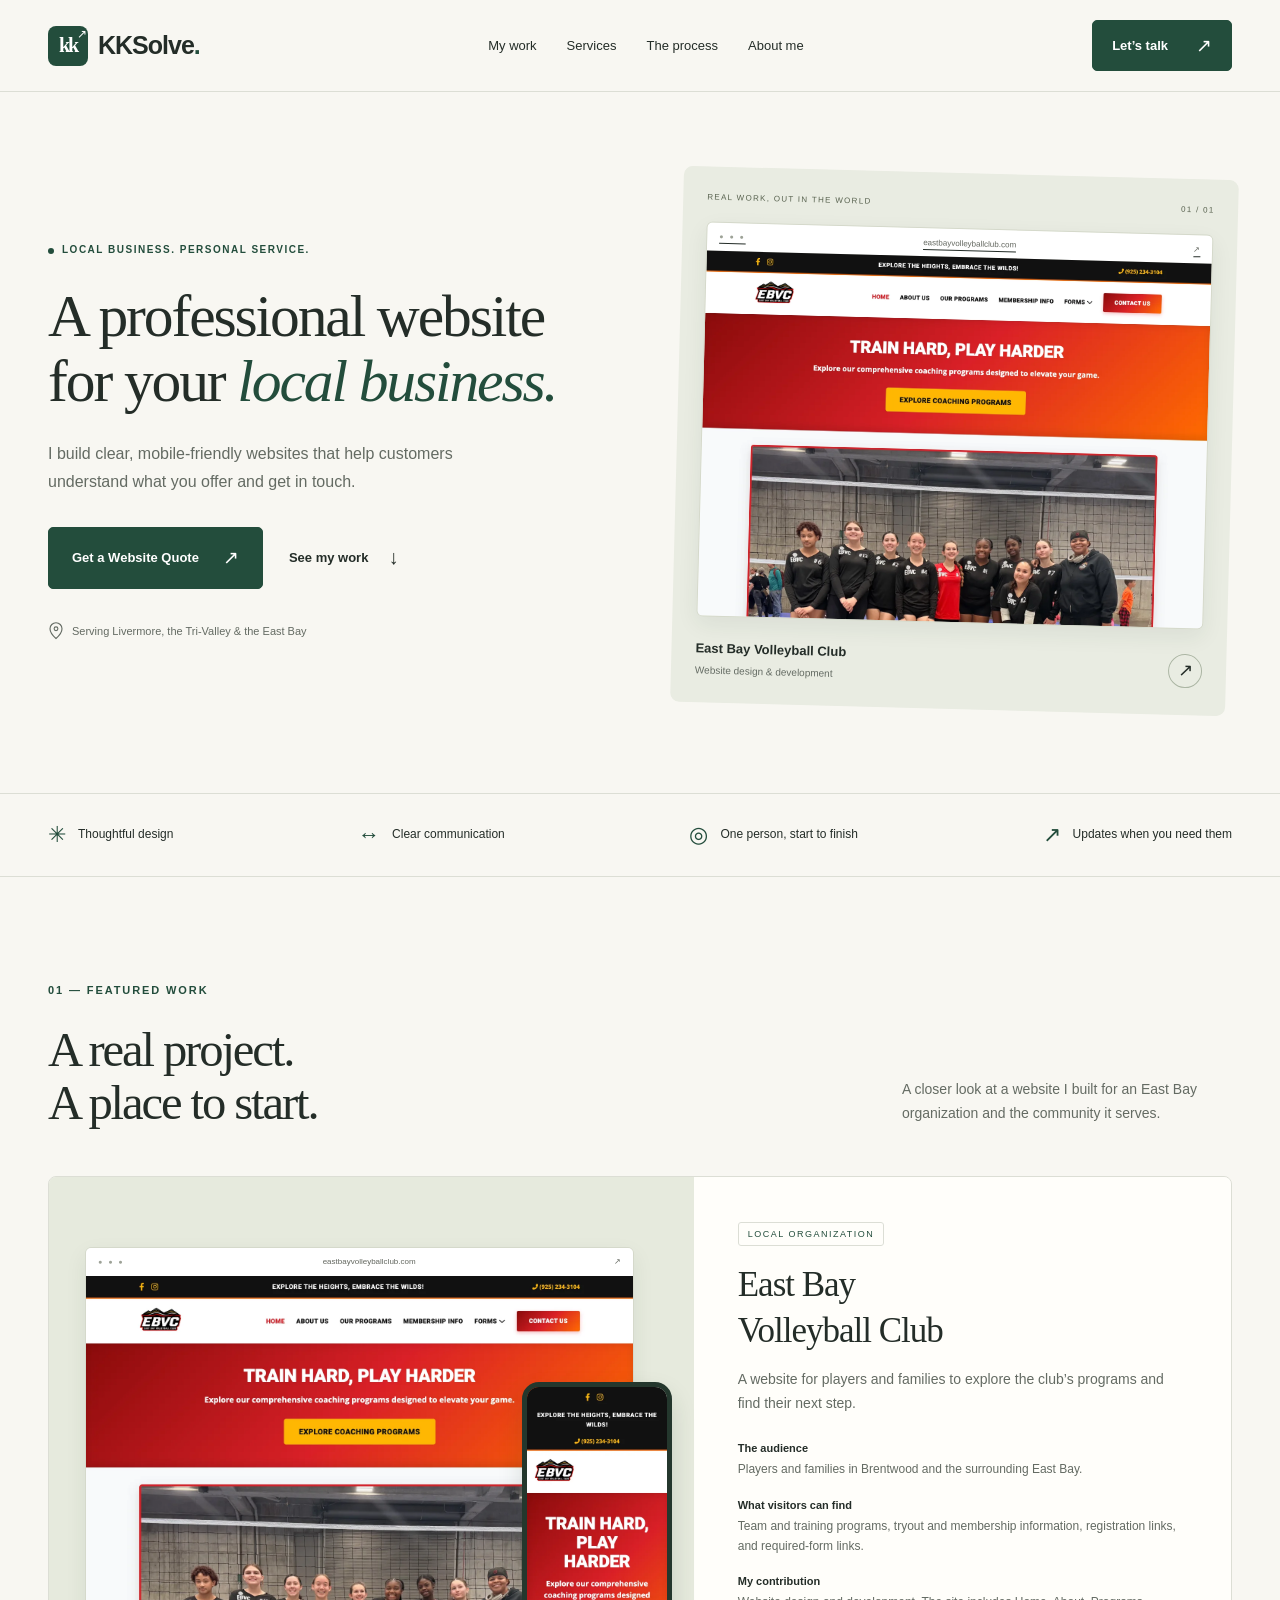
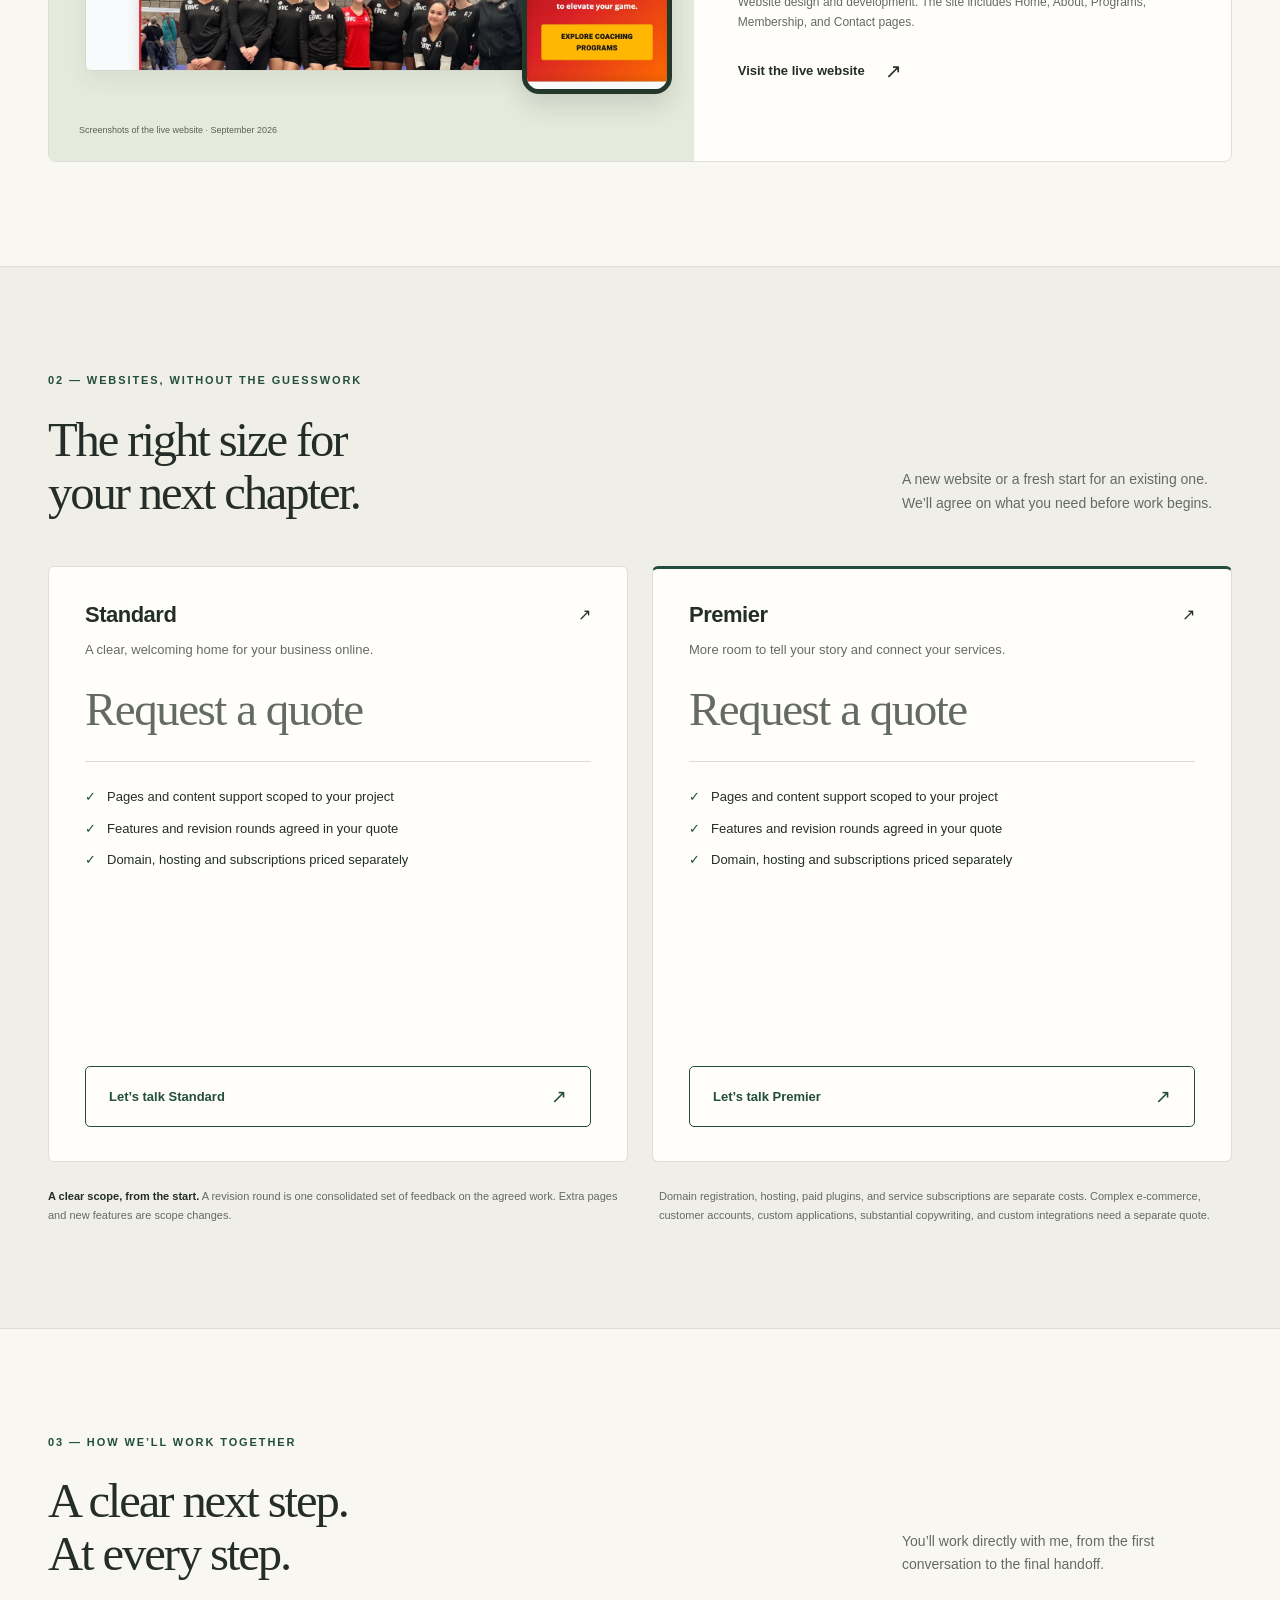
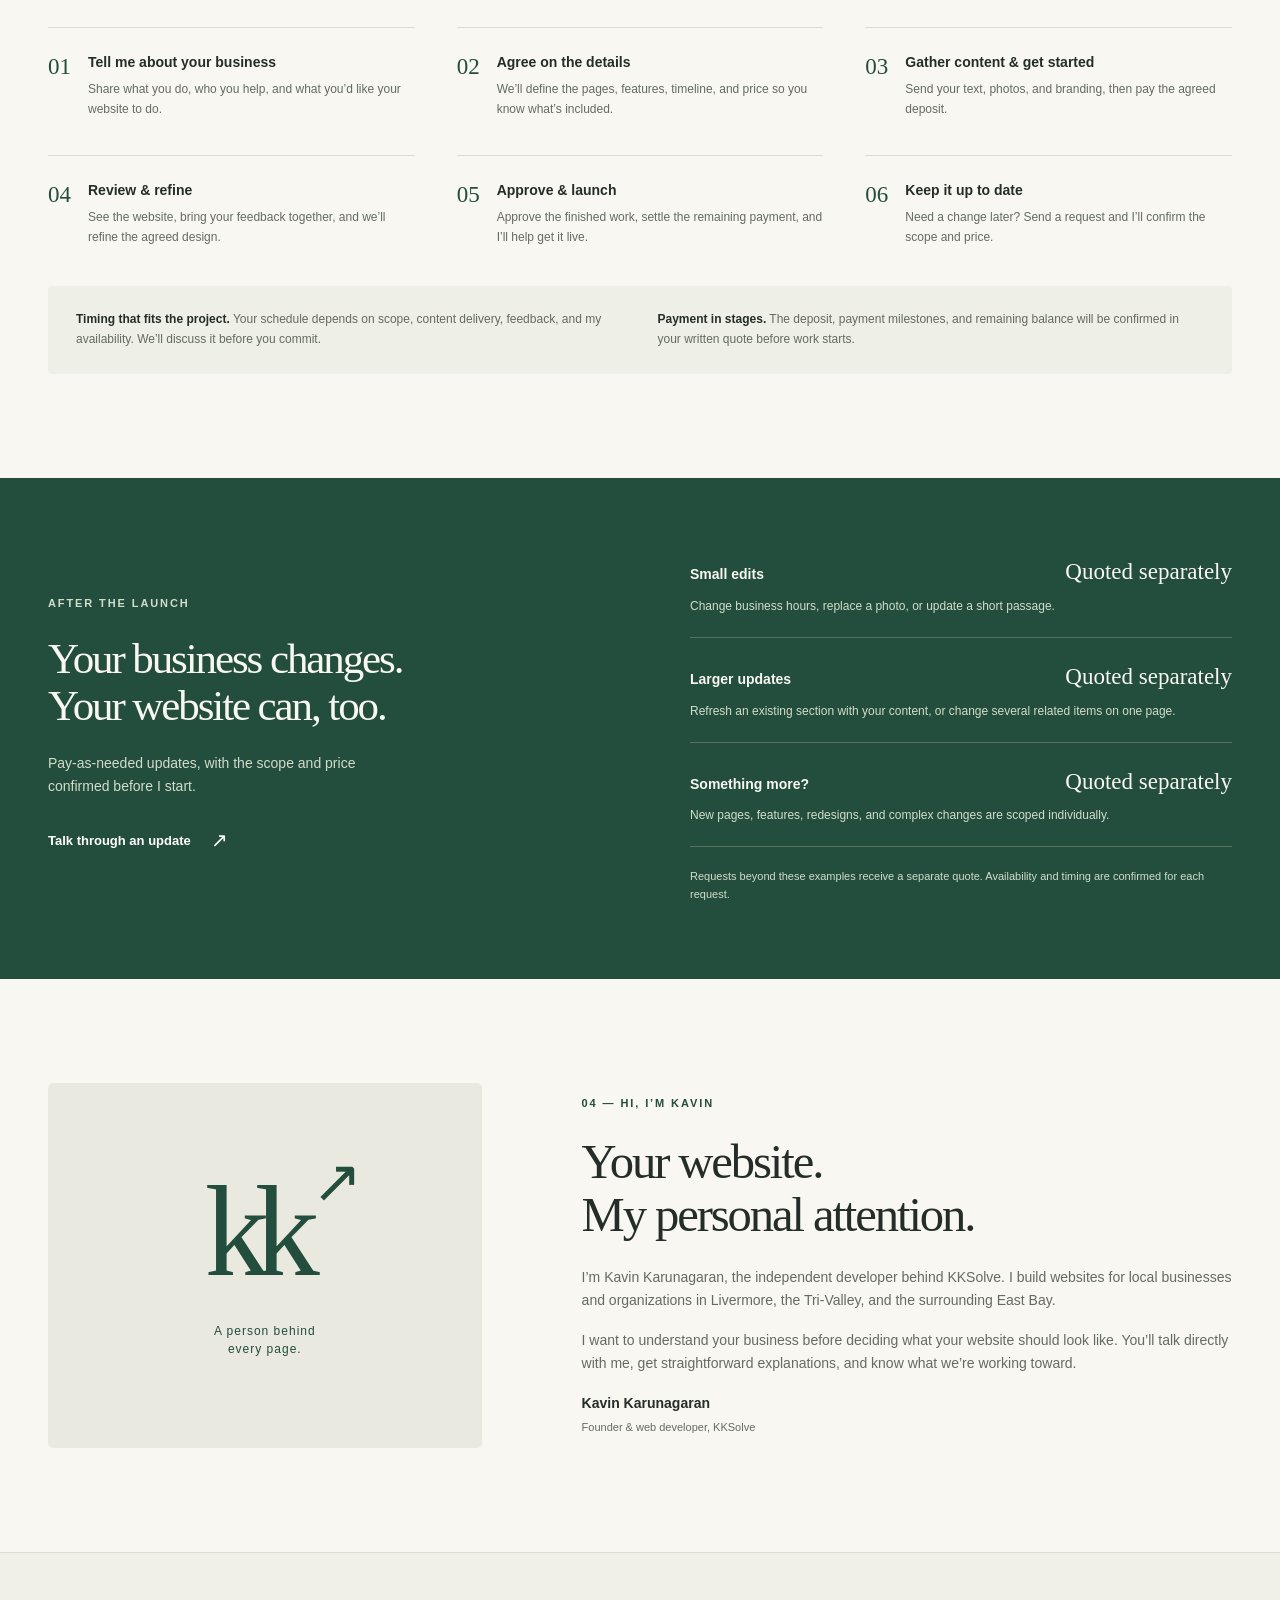
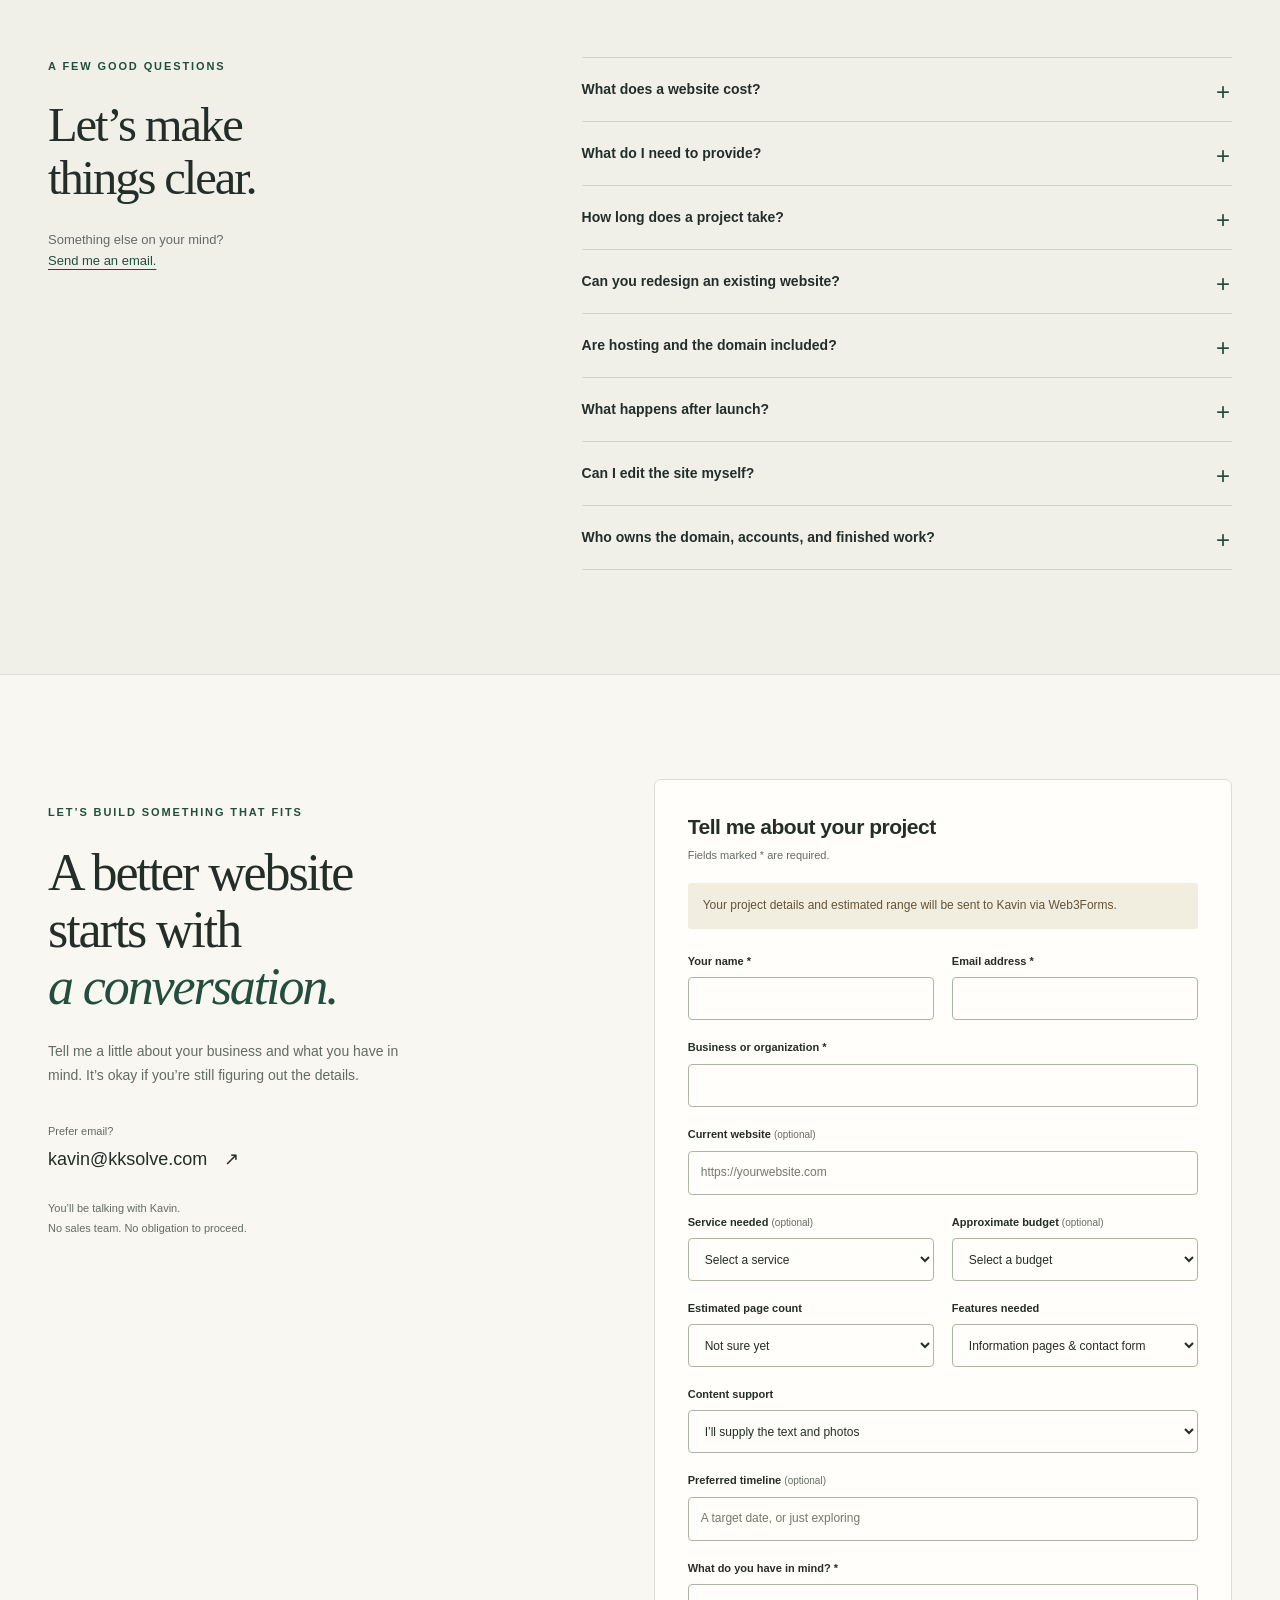
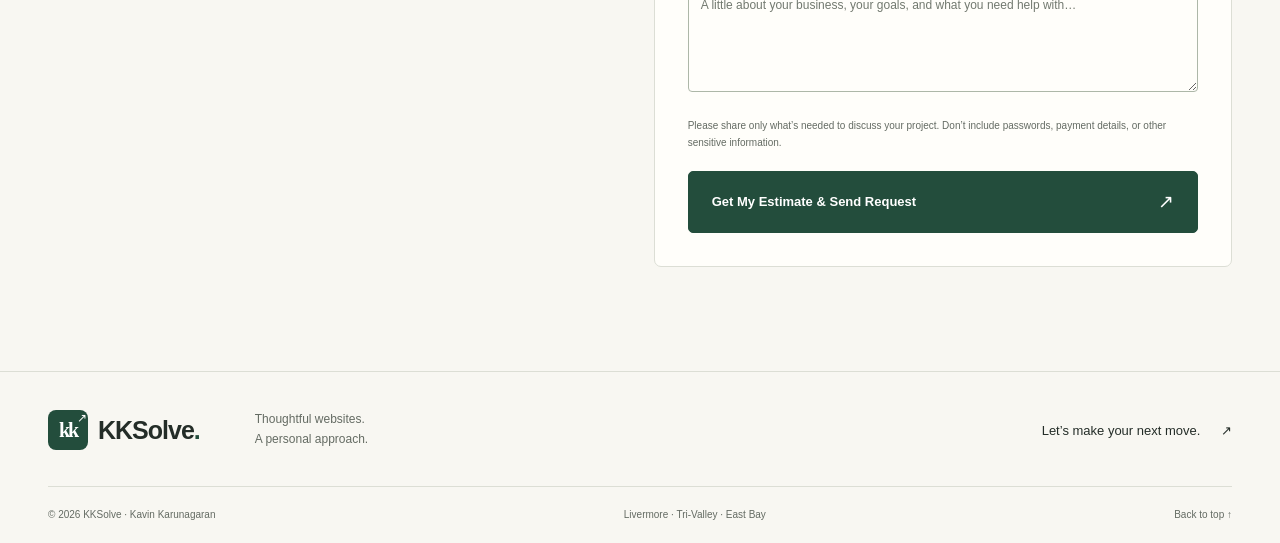
==== commit 7aa3f827: "Switch inquiry delivery to Web3Forms" ====
--- a/index.html
+++ b/index.html
@@ -21,8 +21,8 @@
   <link rel="icon" href="assets/favicon.svg" type="image/svg+xml">
   <link rel="stylesheet" href="style.css">
   <script type="application/ld+json">{"@context":"https://schema.org","@type":"ProfessionalService","name":"KKSolve","url":"https://kksolve.com/","email":"kavin@kksolve.com","founder":{"@type":"Person","name":"Kavin Karunagaran"},"areaServed":["Livermore","Tri-Valley","East Bay"],"description":"Independent website design and development for local businesses and organizations."}</script>
-  <script src="runtime-config.js" defer></script>
-  <script src="script.js" defer></script>
+  <script src="runtime-config.js?v=eb1c5db8ea59" defer></script>
+  <script src="script.js?v=ff44cca124f5" defer></script>
 </head>
 <body>
   <a class="skip-link" href="#main">Skip to content</a>
@@ -80,9 +80,9 @@
       <details><summary>Who owns the domain, accounts, and finished work?</summary><div><p>My proposed approach is for you to hold the domain and hosting accounts where practical, with developer access for me as needed. Ownership and transfer of custom deliverables after payment, plus any third-party licenses, must be confirmed in our written agreement before work starts.</p></div></details>
     </div></div></section>
     <section id="contact" class="section container contact-section"><div class="contact-copy"><p class="eyebrow">LET’S BUILD SOMETHING THAT FITS</p><h2>A better website<br>starts with<br><em>a conversation.</em></h2><p>Tell me a little about your business and what you have in mind. It’s okay if you’re still figuring out the details.</p><div class="email-contact"><span>Prefer email?</span><a href="mailto:kavin@kksolve.com">kavin@kksolve.com <span aria-hidden="true">↗</span></a></div><p class="contact-note">You’ll be talking with Kavin.<br>No sales team. No obligation to proceed.</p></div>
-      <form id="inquiry-form" class="inquiry-form" aria-describedby="delivery-notice" method="post" action="https://formsubmit.co/ajax/kavin@kksolve.com">
+      <form id="inquiry-form" class="inquiry-form" aria-describedby="delivery-notice" method="post" action="https://api.web3forms.com/submit">
         <h3>Tell me about your project</h3><p class="form-intro">Fields marked * are required.</p>
-        <div id="delivery-notice" class="delivery-notice">Your project details and estimated range will be sent to Kavin via FormSubmit.</div>
+        <div id="delivery-notice" class="delivery-notice">Your project details and estimated range will be sent to Kavin via Web3Forms.</div>
         <noscript><p class="delivery-notice">JavaScript is needed for this form. Please email <a href="mailto:kavin@kksolve.com">kavin@kksolve.com</a> instead.</p></noscript>
         <div class="form-row"><div class="field"><label for="name">Your name *</label><input id="name" name="name" autocomplete="name" required maxlength="100"></div><div class="field"><label for="email">Email address *</label><input id="email" name="email" type="email" autocomplete="email" required maxlength="254"></div></div>
         <div class="field"><label for="business">Business or organization *</label><input id="business" name="business" autocomplete="organization" required maxlength="160"></div>
@@ -98,6 +98,11 @@
         <section id="quote-result" class="quote-result" aria-live="polite" hidden><h3>Your estimated range</h3><p id="quote-range" class="quote-range"></p><p id="quote-basis"></p><p>Planning estimate in USD, subject to reviewing your brief. Domain, hosting and third-party subscriptions are extra. Final scope, price and availability are confirmed before work begins.</p></section>
         <button class="button submit-button" type="submit" disabled>Get My Estimate &amp; Send Request <span aria-hidden="true">↗</span></button>
         <p id="form-status" role="status" aria-live="polite" tabindex="-1"></p>
+        <div id="email-fallback" hidden>
+          <p>Send your request directly to <a id="email-request" href="mailto:kavin@kksolve.com">kavin@kksolve.com using your email app</a>. Review the prepared email and press Send there.</p>
+          <p>If your email app does not open or leaves anything out, copy the full request below into an email. Delivery from the form is unconfirmed; sending again could create a duplicate.</p>
+          <div class="field"><label for="email-request-body">Your full request — select and copy</label><textarea id="email-request-body" rows="8" readonly></textarea></div>
+        </div>
       </form>
     </section>
   </main>
